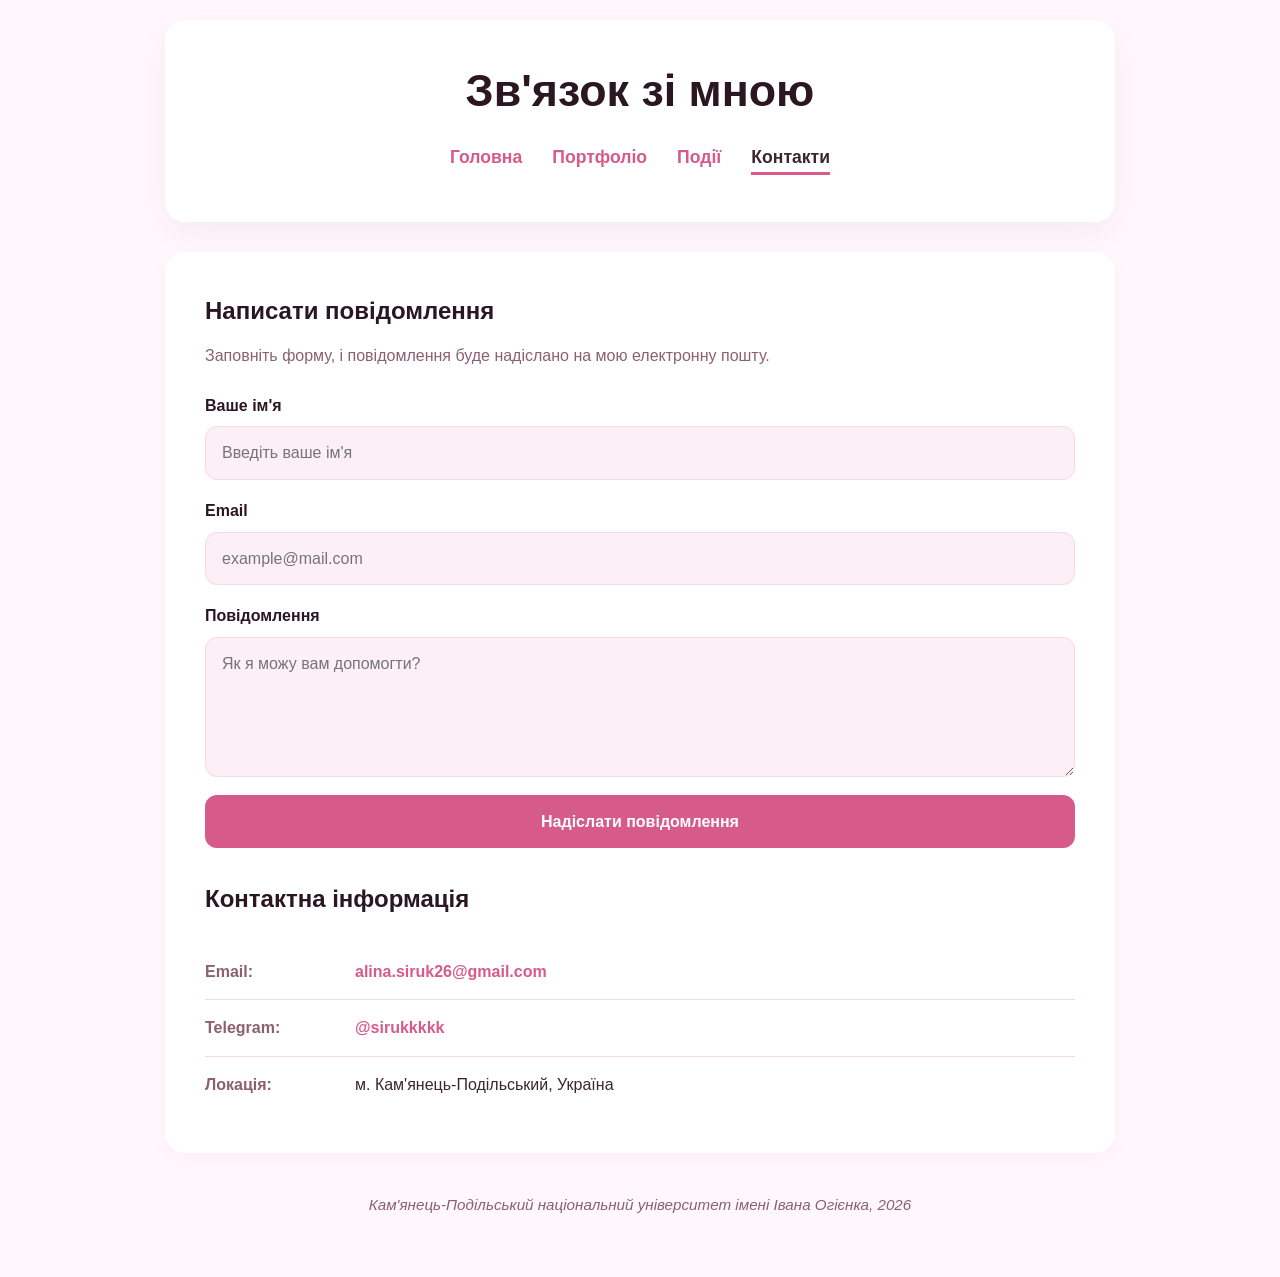
==== contacts.html @ 9688f9d1 "Initial commit" ====
<!DOCTYPE html>
<html lang="uk">
<head>
    <meta charset="UTF-8">
    <meta name="viewport" content="width=device-width, initial-scale=1.0">
    <title>Контакти - Сірук Аліна</title>
    <meta name="description" content="Контактна інформація Сірук Аліни: email, Telegram та місце навчання для зв'язку щодо навчальних і вебпроєктів.">
    <meta property="og:type" content="website">
    <meta property="og:locale" content="uk_UA">
    <meta property="og:site_name" content="Сірук Аліна">
    <meta property="og:title" content="Контакти - Сірук Аліна">
    <meta property="og:description" content="Контактна інформація Сірук Аліни: email, Telegram та місце навчання для зв'язку щодо навчальних і вебпроєктів.">
    <meta property="og:image" content="alina.jpg">
    <meta property="og:image:type" content="image/jpeg">
    <meta property="og:image:width" content="1063">
    <meta property="og:image:height" content="1280">
    <meta property="og:image:alt" content="Фото Сірук Аліни">
    <meta name="twitter:card" content="summary_large_image">
    <meta name="twitter:title" content="Контакти - Сірук Аліна">
    <meta name="twitter:description" content="Контактна інформація Сірук Аліни: email, Telegram та місце навчання для зв'язку щодо навчальних і вебпроєктів.">
    <meta name="twitter:image" content="alina.jpg">
    <meta name="twitter:image:alt" content="Фото Сірук Аліни">
    <style>
        body { 
            font-family: 'Inter', -apple-system, BlinkMacSystemFont, "Segoe UI", Roboto, sans-serif; 
            line-height: 1.6; 
            color: var(--text-color, #3b2631); 
            max-width: 950px; 
            margin: 0 auto; 
            padding: 20px; 
            background-color: var(--bg-color, #fff7fb); 
            transition: background-color 0.3s, color 0.3s;
        }
        header { 
            background: var(--card-bg, #fff); 
            padding: 35px; 
            border-radius: 20px; 
            box-shadow: 0 10px 30px rgba(0,0,0,0.05); 
            margin-bottom: 30px; 
            text-align: center; 
        }
        header h1 { 
            margin: 0 0 15px 0; 
            color: var(--title-color, #2a1721); 
            font-size: 2.8rem; 
            font-weight: 800; 
            transition: color 0.5s ease, letter-spacing 0.5s ease;
        }
        nav ul { list-style: none; padding: 0; display: flex; justify-content: center; gap: 30px; }
        nav a { text-decoration: none; color: var(--accent-color, #d65a8a); font-weight: 600; font-size: 1.1rem; transition: 0.3s; }
        nav a:hover { color: var(--accent-hover, #bf4776); }
        nav a[aria-current="page"] { color: var(--text-color, #3b2631); border-bottom: 3px solid var(--accent-color, #d65a8a); padding-bottom: 5px; }
        
        main { 
            background: var(--card-bg, #fff); 
            padding: 40px; 
            border-radius: 20px; 
            box-shadow: 0 5px 20px rgba(0,0,0,0.03); 
        }
        h2 { color: var(--title-color, #2a1721); margin-top: 0; margin-bottom: 25px; font-weight: 700; }
        .contact-form {
            display: grid;
            gap: 18px;
            margin-bottom: 32px;
        }
        .form-field {
            display: grid;
            gap: 8px;
        }
        .form-field label {
            color: var(--title-color, #2a1721);
            font-weight: 700;
        }
        .form-field input,
        .form-field textarea {
            width: 100%;
            box-sizing: border-box;
            border: 1px solid var(--item-hover, #f8d7e8);
            border-radius: 12px;
            background: var(--item-bg, #fdeff6);
            color: var(--text-color, #3b2631);
            font: inherit;
            padding: 13px 16px;
            outline: none;
            transition: border-color 0.3s ease, box-shadow 0.3s ease;
        }
        .form-field textarea {
            min-height: 140px;
            resize: vertical;
        }
        .form-field input:focus,
        .form-field textarea:focus {
            border-color: var(--accent-color, #d65a8a);
            box-shadow: 0 0 0 4px rgba(214, 90, 138, 0.14);
        }
        .submit-button {
            width: 100%;
            border: none;
            border-radius: 12px;
            background: var(--accent-color, #d65a8a);
            color: #fff;
            cursor: pointer;
            font: inherit;
            font-weight: 700;
            padding: 14px 20px;
            transition: background-color 0.3s ease, transform 0.3s ease;
        }
        .submit-button:hover {
            background: var(--accent-hover, #bf4776);
            transform: translateY(-1px);
        }
        .contact-subtitle {
            color: var(--muted-color, #8b6072);
            margin: -12px 0 24px 0;
        }
        .contact-list { list-style: none; padding: 0; margin: 0; }
        .contact-item { 
            padding: 15px 0; 
            border-bottom: 1px solid var(--item-hover, #eee); 
            display: flex; 
            align-items: center; 
        }
        .contact-item:last-child { border-bottom: none; }
        .contact-label { font-weight: 700; width: 150px; color: var(--muted-color, #8b6072); }
        .contact-value { color: var(--text-color, #3b2631); }
        .contact-value a { color: var(--accent-color, #d65a8a); text-decoration: none; font-weight: 600; }
        .contact-value a:hover { text-decoration: underline; }
        .form-feedback {
            margin-top: 20px;
            padding: 16px 18px;
            border-radius: 14px;
            font-weight: 600;
            display: none;
        }
        .form-feedback.success {
            background: #dff3e0;
            color: #0f5f2f;
            border: 1px solid #9ad8a3;
        }
        .form-feedback.error {
            background: #ffe5e5;
            color: #7a1d1d;
            border: 1px solid #f19e9e;
        }
        footer { text-align: center; padding: 40px; color: var(--muted-color, #8b6072); font-size: 0.95rem; }
    </style>
</head>
<body>
    <header>
        <h1 class="main-title">Зв'язок зі мною</h1>
        <nav role="navigation">
            <ul>
                <li><a href="index.html">Головна</a></li>
                <li><a href="portfolio.html">Портфоліо</a></li>
                <li><a href="events.html">Події</a></li>
                <li><a href="contacts.html" aria-current="page">Контакти</a></li>
            </ul>
        </nav>
    </header>
    <main>
        <h2>Написати повідомлення</h2>
        <p class="contact-subtitle">Заповніть форму, і повідомлення буде надіслано на мою електронну пошту.</p>
        <form id="contact-form" class="contact-form" action="https://formsubmit.co/alina.siruk26@gmail.com" method="POST" accept-charset="UTF-8">
            <input type="hidden" name="_subject" value="Нове повідомлення із сайту-портфоліо">
            <input type="hidden" name="_template" value="table">
            <input type="hidden" name="_captcha" value="false">
            <input type="text" name="_honey" style="display:none">

            <div class="form-field">
                <label for="contact-name">Ваше ім'я</label>
                <input id="contact-name" type="text" name="name" placeholder="Введіть ваше ім'я" required>
            </div>

            <div class="form-field">
                <label for="contact-email">Email</label>
                <input id="contact-email" type="email" name="email" placeholder="example@mail.com" required>
            </div>

            <div class="form-field">
                <label for="contact-message">Повідомлення</label>
                <textarea id="contact-message" name="message" placeholder="Як я можу вам допомогти?" required></textarea>
            </div>

            <button class="submit-button" type="submit">Надіслати повідомлення</button>
        </form>
        <div id="form-feedback" class="form-feedback" aria-live="polite"></div>

        <h2>Контактна інформація</h2>
        <ul class="contact-list">
            <li class="contact-item">
                <span class="contact-label">Email:</span>
                <span class="contact-value"><a href="mailto:alina.siruk26@gmail.com">alina.siruk26@gmail.com</a></span>
            </li>
            <li class="contact-item">
                <span class="contact-label">Telegram:</span>
                <span class="contact-value"><a href="https://t.me/sirukkkkk" target="_blank">@sirukkkkk</a></span>
            </li>
            <li class="contact-item">
                <span class="contact-label">Локація:</span>
                <span class="contact-value">м. Кам'янець-Подільський, Україна</span>
            </li>
        </ul>
    </main>
    <footer>
        <address>Кам'янець-Подільський національний університет імені Івана Огієнка, 2026</address>
    </footer>

    <script src="script.js"></script>
</body>
</html>
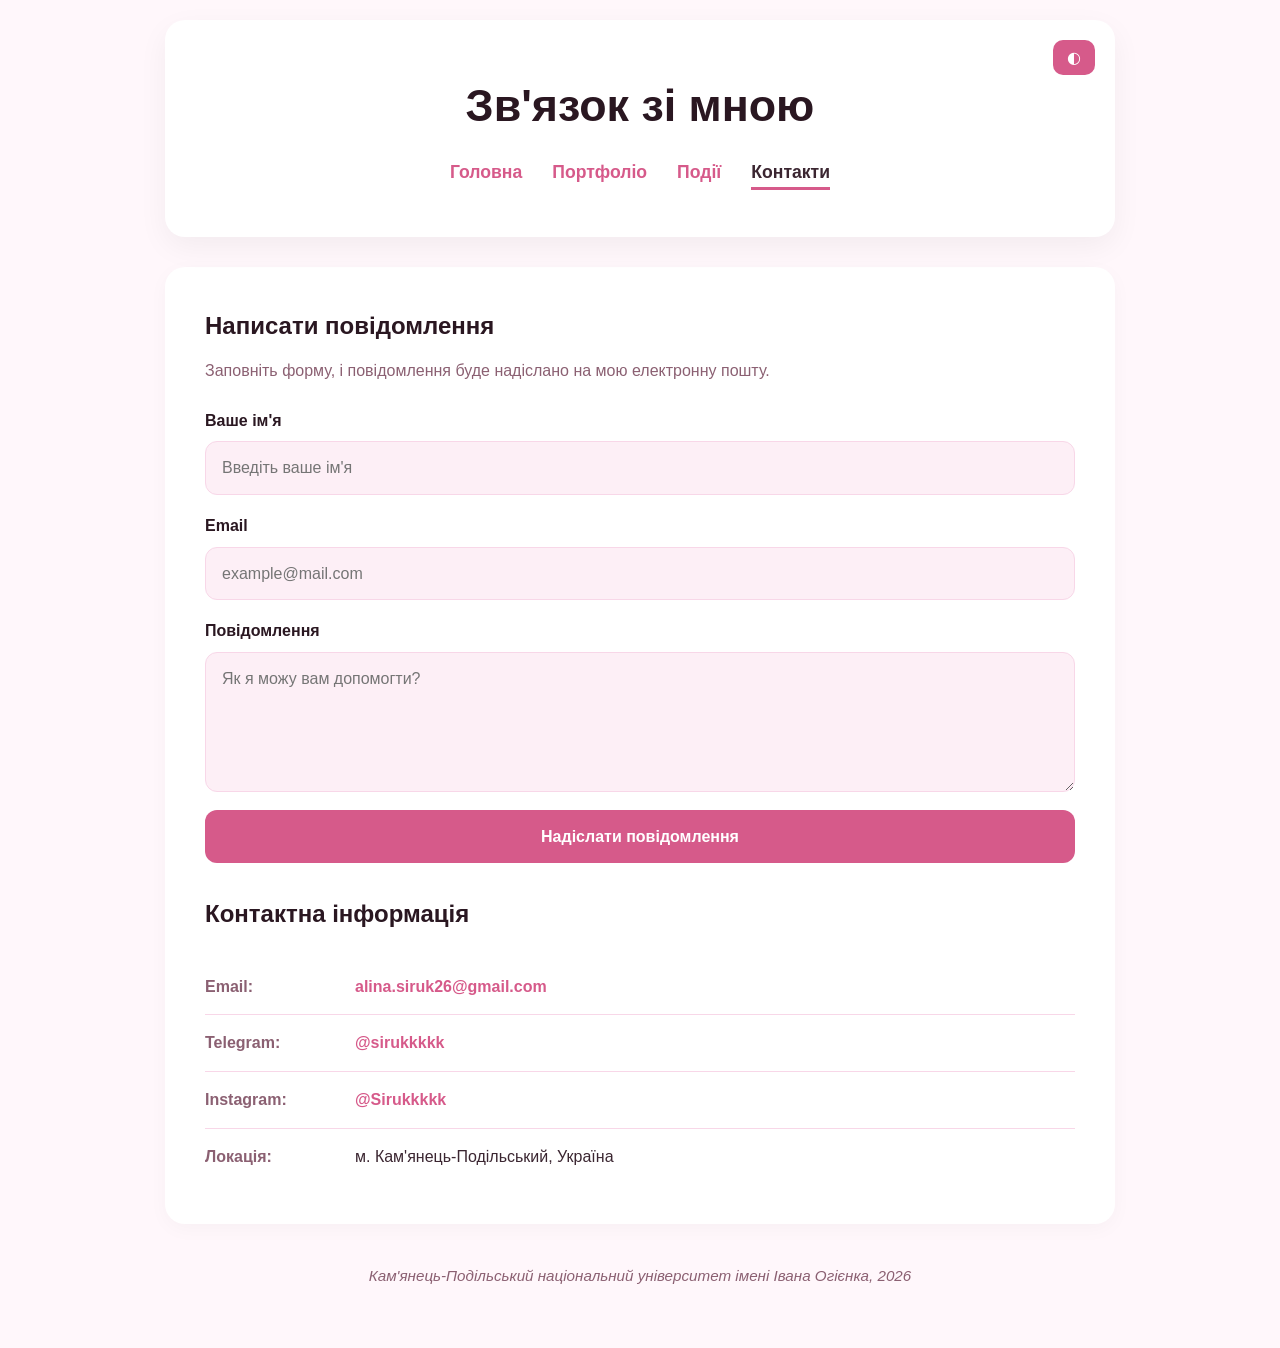
==== commit d1bfa476: "Add responsive design and theme toggle button to multiple pages" ====
--- a/contacts.html
+++ b/contacts.html
@@ -32,13 +32,32 @@
             transition: background-color 0.3s, color 0.3s;
         }
         header { 
+            position: relative;
             background: var(--card-bg, #fff); 
-            padding: 35px; 
+            padding: 50px 35px 35px; 
             border-radius: 20px; 
             box-shadow: 0 10px 30px rgba(0,0,0,0.05); 
             margin-bottom: 30px; 
             text-align: center; 
         }
+        .controls {
+            position: absolute;
+            top: 20px;
+            right: 20px;
+            display: flex;
+            gap: 10px;
+        }
+        .btn {
+            background-color: var(--accent-color, #d65a8a);
+            border: none;
+            color: white;
+            padding: 8px 14px;
+            border-radius: 10px;
+            cursor: pointer;
+            font-size: 1rem;
+            transition: transform 0.2s ease, background-color 0.2s ease;
+        }
+        .btn:hover { transform: translateY(-1px); background-color: var(--accent-hover, #bf4776); }
         header h1 { 
             margin: 0 0 15px 0; 
             color: var(--title-color, #2a1721); 
@@ -50,6 +69,24 @@
         nav a { text-decoration: none; color: var(--accent-color, #d65a8a); font-weight: 600; font-size: 1.1rem; transition: 0.3s; }
         nav a:hover { color: var(--accent-hover, #bf4776); }
         nav a[aria-current="page"] { color: var(--text-color, #3b2631); border-bottom: 3px solid var(--accent-color, #d65a8a); padding-bottom: 5px; }
+
+        .controls {
+            display: flex;
+            justify-content: center;
+            gap: 10px;
+            margin-bottom: 20px;
+        }
+        .btn {
+            background-color: var(--accent-color, #d65a8a);
+            border: none;
+            color: white;
+            padding: 8px 14px;
+            border-radius: 10px;
+            cursor: pointer;
+            font-size: 1rem;
+            transition: transform 0.2s ease, background-color 0.2s ease;
+        }
+        .btn:hover { transform: translateY(-1px); background-color: var(--accent-hover, #bf4776); }
         
         main { 
             background: var(--card-bg, #fff); 
@@ -143,10 +180,29 @@
             border: 1px solid #f19e9e;
         }
         footer { text-align: center; padding: 40px; color: var(--muted-color, #8b6072); font-size: 0.95rem; }
+
+        @media (max-width: 760px) {
+            body { padding: 15px; }
+            header { padding: 40px 18px 25px; }
+            .controls { position: static; justify-content: flex-end; margin-bottom: 15px; top: auto; right: auto; }
+            header h1 { font-size: 2.2rem; }
+            nav ul { flex-wrap: wrap; gap: 12px; justify-content: center; }
+            nav a { font-size: 1rem; }
+            .btn { padding: 8px 12px; font-size: 0.95rem; }
+            main { padding: 25px; }
+            .contact-form { gap: 14px; }
+            .form-field input, .form-field textarea { padding: 12px 14px; }
+            .submit-button { padding: 12px 16px; }
+            .contact-list { gap: 12px; }
+            footer { padding: 25px 10px; }
+        }
     </style>
 </head>
 <body>
     <header>
+        <div class="controls">
+            <button class="btn" id="theme-toggle" title="Змінити тему">◐</button>
+        </div>
         <h1 class="main-title">Зв'язок зі мною</h1>
         <nav role="navigation">
             <ul>
@@ -196,6 +252,10 @@
                 <span class="contact-value"><a href="https://t.me/sirukkkkk" target="_blank">@sirukkkkk</a></span>
             </li>
             <li class="contact-item">
+                <span class="contact-label">Instagram:</span>
+                <span class="contact-value"><a href="https://instagram.com/Sirukkkkk" target="_blank">@Sirukkkkk</a></span>
+            </li>
+            <li class="contact-item">
                 <span class="contact-label">Локація:</span>
                 <span class="contact-value">м. Кам'янець-Подільський, Україна</span>
             </li>
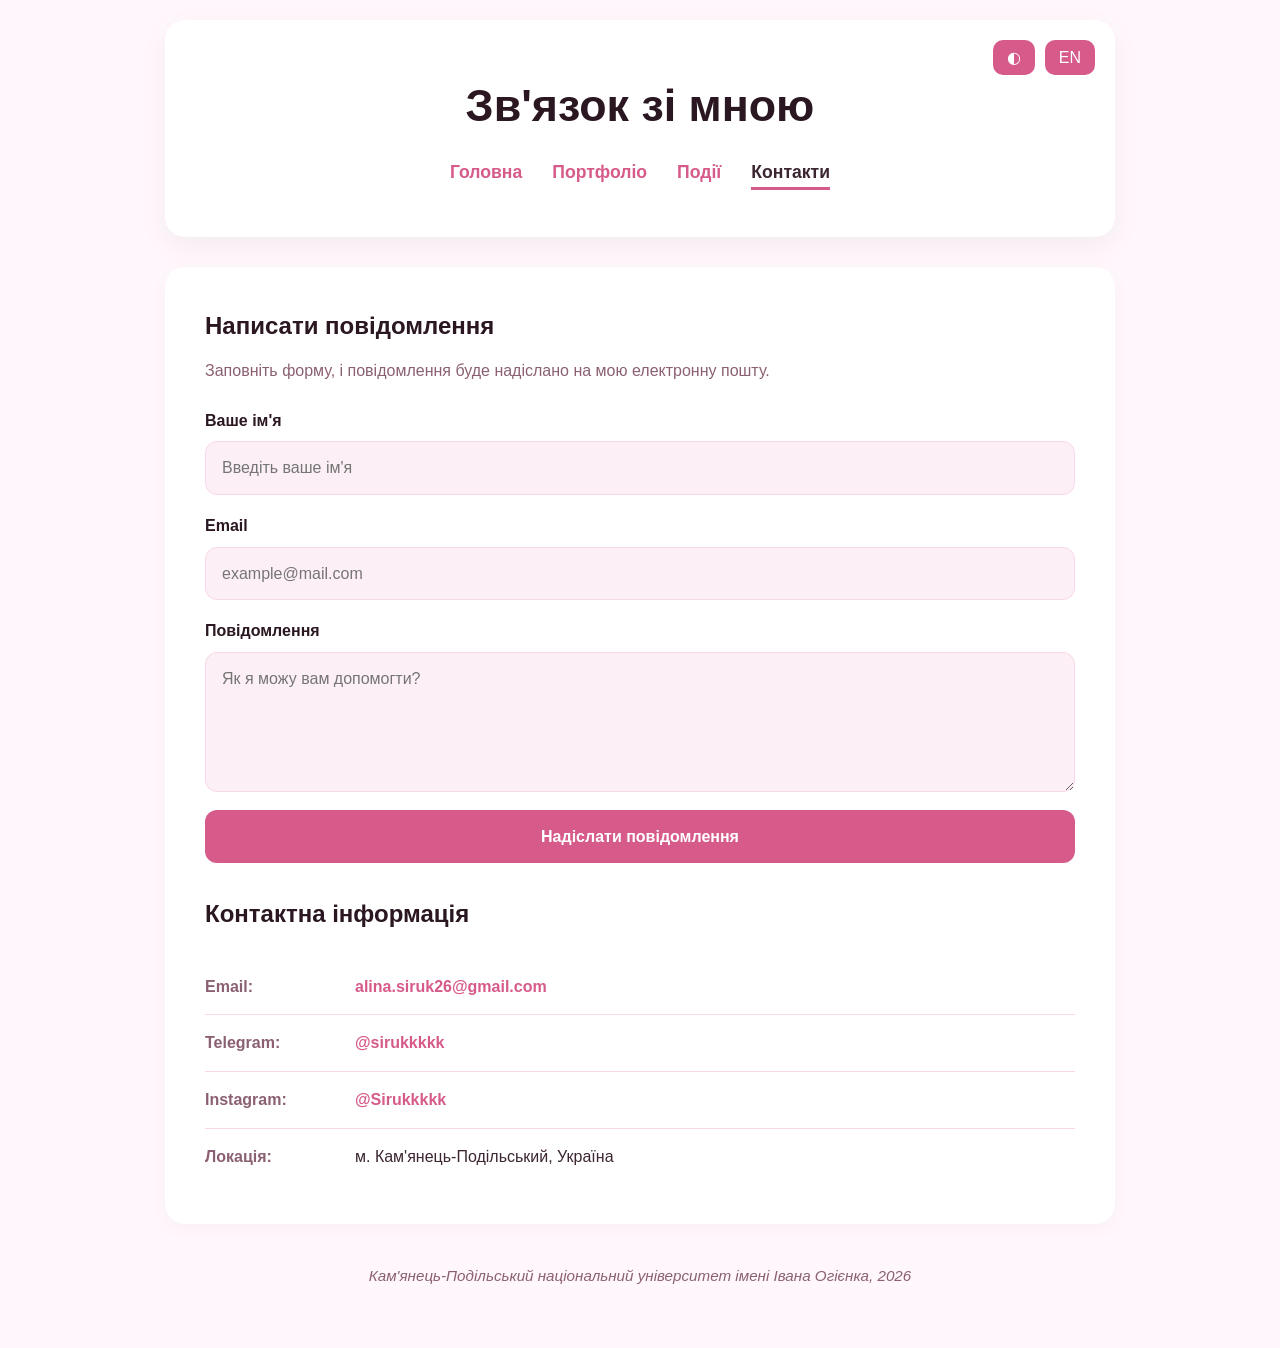
==== commit 80bc5962: "Add internationalization support and language toggle functionality - Implemented data attributes for" ====
--- a/contacts.html
+++ b/contacts.html
@@ -201,21 +201,22 @@
 <body>
     <header>
         <div class="controls">
-            <button class="btn" id="theme-toggle" title="Змінити тему">◐</button>
+            <button class="btn" id="theme-toggle" data-i18n-title="themeToggleTitle" title="Змінити тему">◐</button>
+            <button class="btn" id="lang-toggle" data-i18n="langToggleLabel" data-i18n-title="langToggleTitle" title="Переключити мову">EN</button>
         </div>
-        <h1 class="main-title">Зв'язок зі мною</h1>
+        <h1 class="main-title" data-i18n="contactsPageTitle">Зв'язок зі мною</h1>
         <nav role="navigation">
             <ul>
-                <li><a href="index.html">Головна</a></li>
-                <li><a href="portfolio.html">Портфоліо</a></li>
-                <li><a href="events.html">Події</a></li>
-                <li><a href="contacts.html" aria-current="page">Контакти</a></li>
+                <li><a href="index.html" data-i18n="navHome">Головна</a></li>
+                <li><a href="portfolio.html" data-i18n="navPortfolio">Портфоліо</a></li>
+                <li><a href="events.html" data-i18n="navEvents">Події</a></li>
+                <li><a href="contacts.html" aria-current="page" data-i18n="navContacts">Контакти</a></li>
             </ul>
         </nav>
     </header>
     <main>
-        <h2>Написати повідомлення</h2>
-        <p class="contact-subtitle">Заповніть форму, і повідомлення буде надіслано на мою електронну пошту.</p>
+        <h2 data-i18n="contactFormTitle">Написати повідомлення</h2>
+        <p class="contact-subtitle" data-i18n="contactSubtitle">Заповніть форму, і повідомлення буде надіслано на мою електронну пошту.</p>
         <form id="contact-form" class="contact-form" action="https://formsubmit.co/alina.siruk26@gmail.com" method="POST" accept-charset="UTF-8">
             <input type="hidden" name="_subject" value="Нове повідомлення із сайту-портфоліо">
             <input type="hidden" name="_template" value="table">
@@ -223,46 +224,46 @@
             <input type="text" name="_honey" style="display:none">
 
             <div class="form-field">
-                <label for="contact-name">Ваше ім'я</label>
-                <input id="contact-name" type="text" name="name" placeholder="Введіть ваше ім'я" required>
+                <label for="contact-name" data-i18n="contactNameLabel">Ваше ім'я</label>
+                <input id="contact-name" type="text" name="name" data-i18n-placeholder="contactNamePlaceholder" placeholder="Введіть ваше ім'я" required>
             </div>
 
             <div class="form-field">
-                <label for="contact-email">Email</label>
-                <input id="contact-email" type="email" name="email" placeholder="example@mail.com" required>
+                <label for="contact-email" data-i18n="contactEmailLabel">Email</label>
+                <input id="contact-email" type="email" name="email" data-i18n-placeholder="contactEmailPlaceholder" placeholder="example@mail.com" required>
             </div>
 
             <div class="form-field">
-                <label for="contact-message">Повідомлення</label>
-                <textarea id="contact-message" name="message" placeholder="Як я можу вам допомогти?" required></textarea>
+                <label for="contact-message" data-i18n="contactMessageLabel">Повідомлення</label>
+                <textarea id="contact-message" name="message" data-i18n-placeholder="contactMessagePlaceholder" placeholder="Як я можу вам допомогти?" required></textarea>
             </div>
 
-            <button class="submit-button" type="submit">Надіслати повідомлення</button>
+            <button class="submit-button" type="submit" data-i18n="contactSubmit">Надіслати повідомлення</button>
         </form>
         <div id="form-feedback" class="form-feedback" aria-live="polite"></div>
 
-        <h2>Контактна інформація</h2>
+        <h2 data-i18n="contactSectionTitle">Контактна інформація</h2>
         <ul class="contact-list">
             <li class="contact-item">
-                <span class="contact-label">Email:</span>
+                <span class="contact-label" data-i18n="contactEmailLabelShort">Email:</span>
                 <span class="contact-value"><a href="mailto:alina.siruk26@gmail.com">alina.siruk26@gmail.com</a></span>
             </li>
             <li class="contact-item">
-                <span class="contact-label">Telegram:</span>
+                <span class="contact-label" data-i18n="contactTelegramLabel">Telegram:</span>
                 <span class="contact-value"><a href="https://t.me/sirukkkkk" target="_blank">@sirukkkkk</a></span>
             </li>
             <li class="contact-item">
-                <span class="contact-label">Instagram:</span>
+                <span class="contact-label" data-i18n="contactInstagramLabel">Instagram:</span>
                 <span class="contact-value"><a href="https://instagram.com/Sirukkkkk" target="_blank">@Sirukkkkk</a></span>
             </li>
             <li class="contact-item">
-                <span class="contact-label">Локація:</span>
-                <span class="contact-value">м. Кам'янець-Подільський, Україна</span>
+                <span class="contact-label" data-i18n="contactLocationLabel">Локація:</span>
+                <span class="contact-value" data-i18n="contactLocationValue">м. Кам'янець-Подільський, Україна</span>
             </li>
         </ul>
     </main>
     <footer>
-        <address>Кам'янець-Подільський національний університет імені Івана Огієнка, 2026</address>
+        <address data-i18n="footerCredit">Кам'янець-Подільський національний університет імені Івана Огієнка, 2026</address>
     </footer>
 
     <script src="script.js"></script>
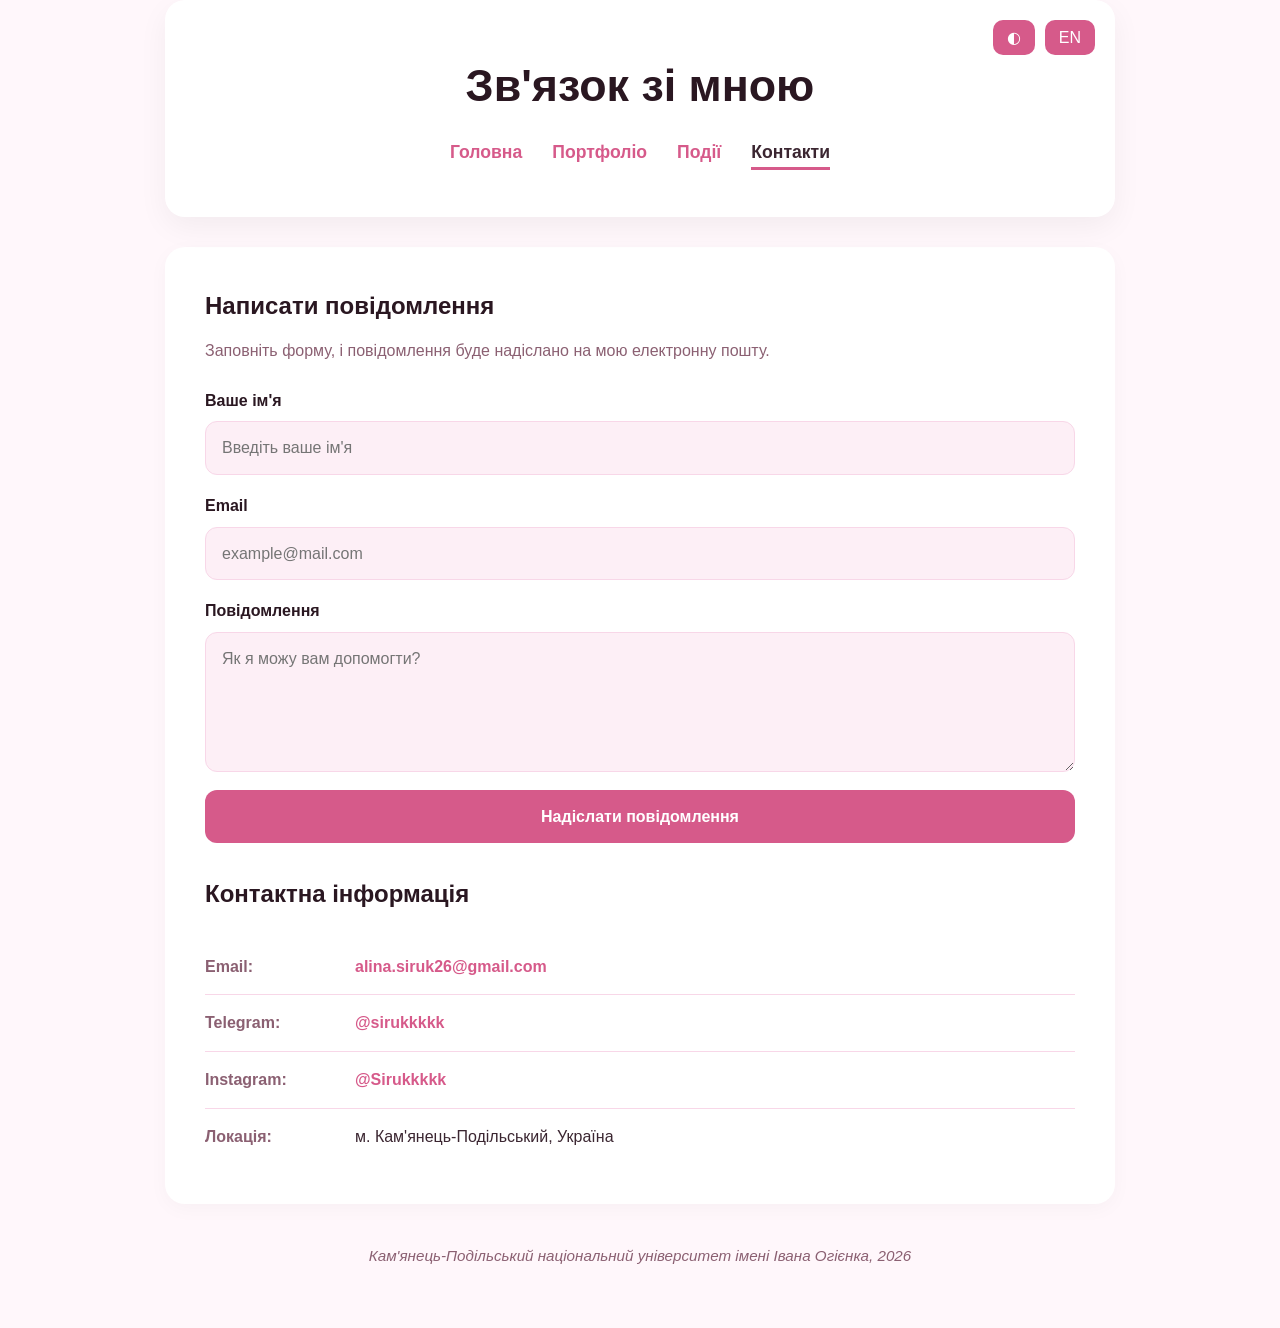
==== commit 97668eb1: "Refactor portfolio interaction: update link elements to buttons and enhance modal opening functional" ====
--- a/contacts.html
+++ b/contacts.html
@@ -27,12 +27,14 @@
             color: var(--text-color, #3b2631); 
             max-width: 950px; 
             margin: 0 auto; 
-            padding: 20px; 
+            padding: 0 20px 20px; 
             background-color: var(--bg-color, #fff7fb); 
             transition: background-color 0.3s, color 0.3s;
         }
         header { 
-            position: relative;
+            position: sticky;
+            top: 0;
+            z-index: 1000;
             background: var(--card-bg, #fff); 
             padding: 50px 35px 35px; 
             border-radius: 20px; 
@@ -182,7 +184,7 @@
         footer { text-align: center; padding: 40px; color: var(--muted-color, #8b6072); font-size: 0.95rem; }
 
         @media (max-width: 760px) {
-            body { padding: 15px; }
+            body { padding: 0 15px 15px; }
             header { padding: 40px 18px 25px; }
             .controls { position: static; justify-content: flex-end; margin-bottom: 15px; top: auto; right: auto; }
             header h1 { font-size: 2.2rem; }
